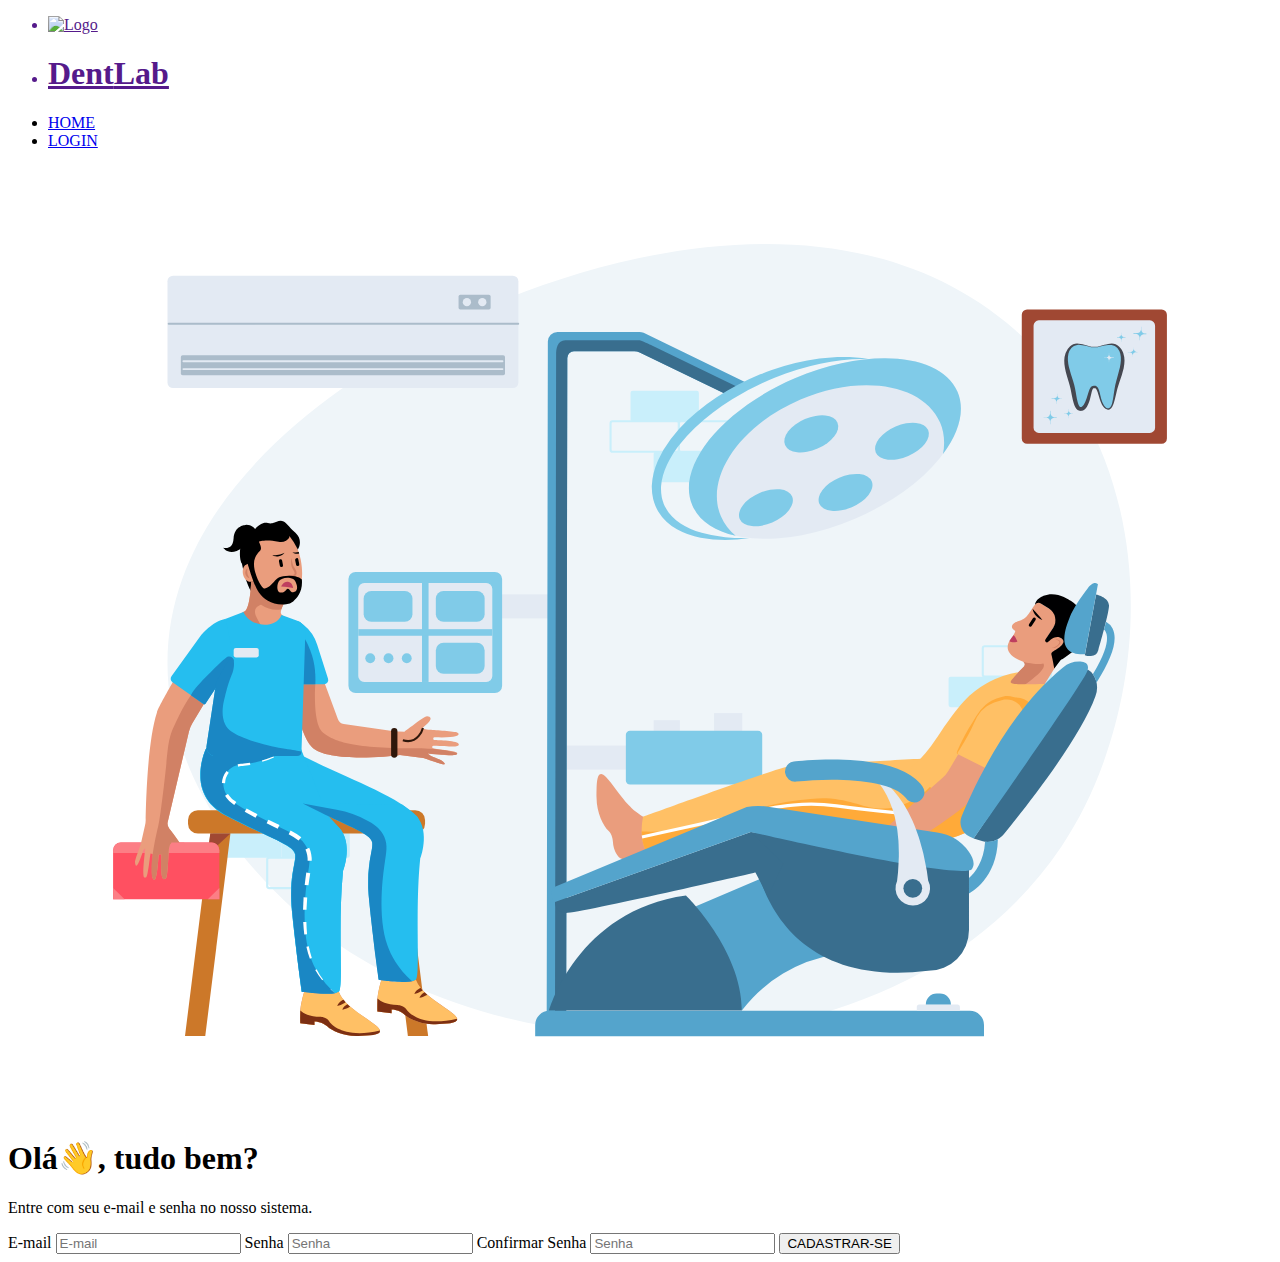
==== cadastro.html @ 123b03de "Primeiro Commit" ====
<!DOCTYPE html>
<html lang="pt-br">
<head>
    <meta charset="UTF-8">
    <meta http-equiv="X-UA-Compatible" content="IE=edge">
    <meta name="viewport" content="width=device-width, initial-scale=1.0">
    <title>Dent Lab - Cadastro</title>
    <link rel="stylesheet" href="./css/reset.css">
    <link rel="stylesheet" href="https://unpkg.com/flickity@2/dist/flickity.min.css">
    <link rel="stylesheet" href="./css/index.css">
    <script src="https://kit.fontawesome.com/6cde816448.js" crossorigin="anonymous"></script>
    <script defer src="./js/register.js"></script>
</head>
<body>
    <nav class="teto">
        <a href="">
            <ul class="logo">
                <li> <img id="logo__image" src="./Imagens/logo.svg" alt="Logo"> </li>
                <li> <h1 class="titulo__logo"> Dent<span>Lab</span> </h1> </li>
            </ul>
        </a>
        <ul class="menu">
            <li> <a href="index.html">HOME</a> </li>
            <li> <a class="login" href="login.html">LOGIN</a> </li>
        </ul>
    </nav>
    
    <section class="area__formulario">
        <img class="imagem__login" src="./Imagens/dentist-clinic.svg" alt="Dent Lab">
            <form action="">
                <h1 class="titulo_form">Olá👋, tudo bem?</h1>
                <p class="texto_form">Entre com seu e-mail e senha no nosso sistema.</p>
                <label for="email">E-mail</label>
                <input id="email" type="email" placeholder="E-mail" required>
                <label for="password">Senha</label>
                <input id="password" type="password" placeholder="Senha" required>
                <label for="password">Confirmar Senha</label>
                <input id="confirmPassword" type="password" placeholder="Senha" required>
                <button id="registerButton">CADASTRAR-SE</button>
            </form>
    </section>
</body>
</html>
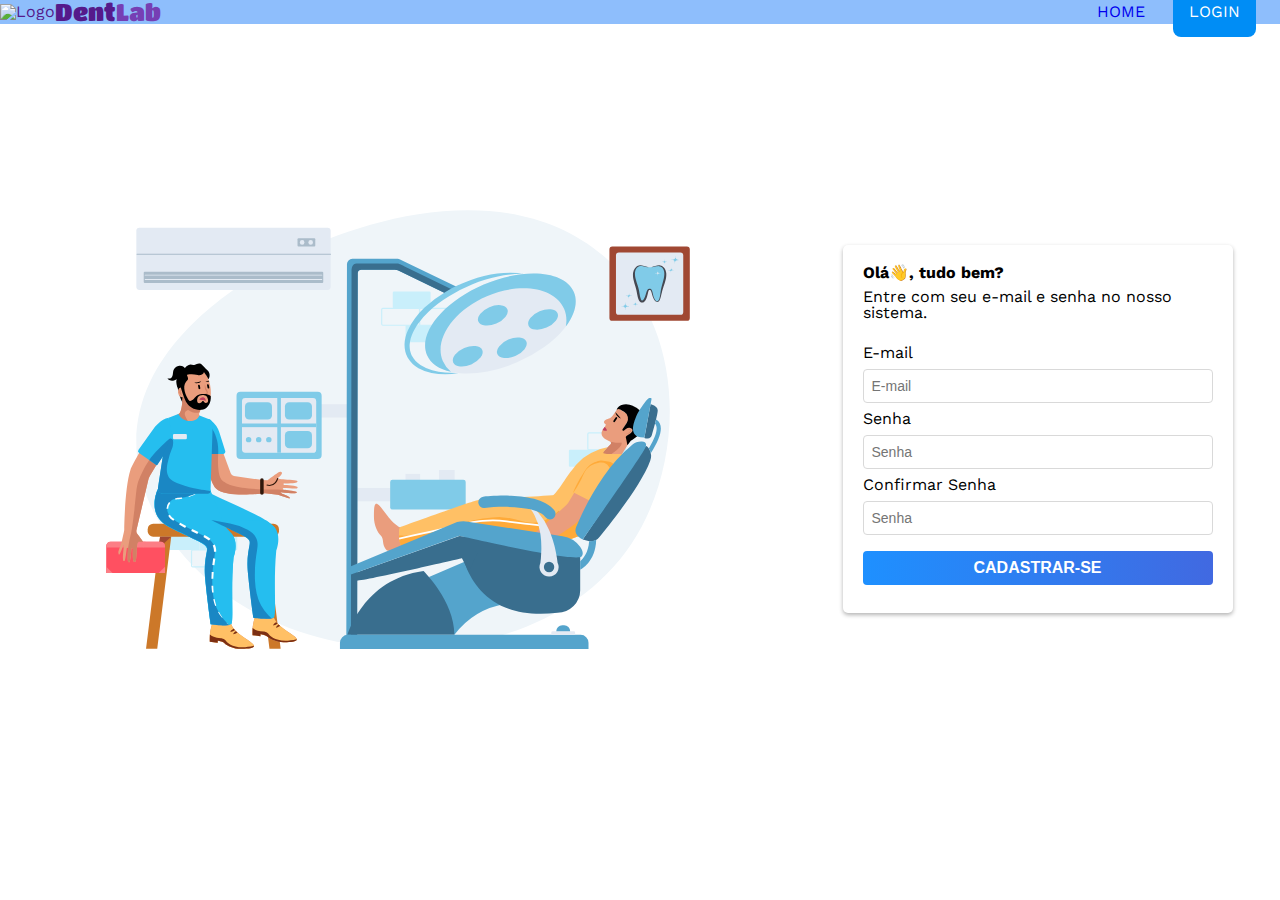
==== commit a8a38809: "Update cadastro.html" ====
--- a/cadastro.html
+++ b/cadastro.html
@@ -5,11 +5,11 @@
     <meta http-equiv="X-UA-Compatible" content="IE=edge">
     <meta name="viewport" content="width=device-width, initial-scale=1.0">
     <title>Dent Lab - Cadastro</title>
-    <link rel="stylesheet" href="./css/reset.css">
+    <link rel="stylesheet" href="./Css/reset.css">
     <link rel="stylesheet" href="https://unpkg.com/flickity@2/dist/flickity.min.css">
-    <link rel="stylesheet" href="./css/index.css">
+    <link rel="stylesheet" href="./Css/index.css">
     <script src="https://kit.fontawesome.com/6cde816448.js" crossorigin="anonymous"></script>
-    <script defer src="./js/register.js"></script>
+    <script defer src="./Js/register.js"></script>
 </head>
 <body>
     <nav class="teto">
--- a/Css/index.css
+++ b/Css/index.css
@@ -0,0 +1,11 @@
+@import "nav.css";
+@import "variaveis.css";
+@import "header.css";
+@import "utils.css";
+@import "vantagens.css";
+@import "mensagem.css";
+@import "main.css";
+@import "profissionais.css";
+@import "carousel.css";
+@import "footer.css";
+@import "formulario_login.css";